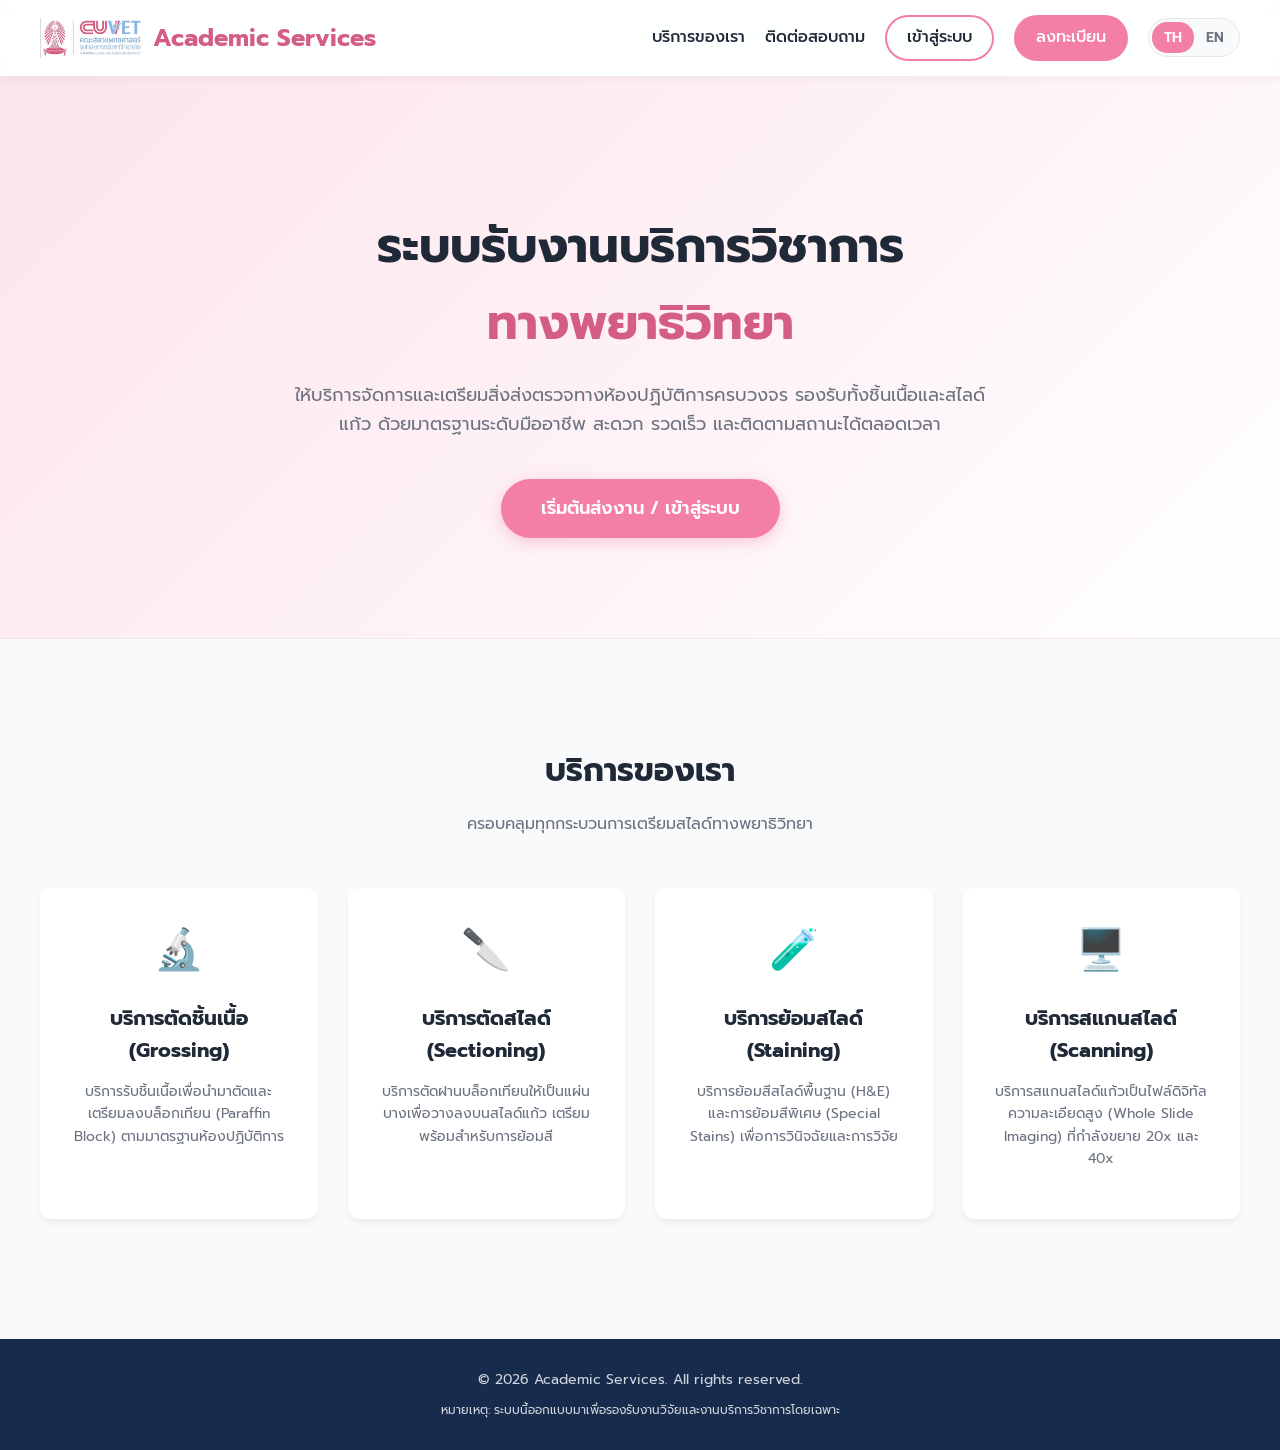
==== index.html @ ce9d1cce "Initial commit - ระบบรับงานบริการกายวิภาคศาสตร์" ====
<!DOCTYPE html>
<html lang="th">
<head>
    <meta charset="UTF-8">
    <meta name="viewport" content="width=device-width, initial-scale=1.0">
    <title data-i18n="page_title">ระบบรับงานบริการวิชาการ - Academic Services</title>
    <!-- นำเข้าฟอนต์ Prompt จาก Google Fonts -->
    <link href="https://fonts.googleapis.com/css2?family=Prompt:wght@300;400;500;600;700&display=swap" rel="stylesheet">
    <!-- นำเข้าไฟล์ CSS หลัก -->
    <link rel="stylesheet" href="css/main.css">
</head>
<body>

    <!-- Navbar -->
    <nav>
        <div class="nav-container">
            <a href="index.html" class="logo">
                <!-- เพิ่มโลโก้ตรงนี้ (ตั้ง fallback เป็น placeholder เผื่อรูปพัง) -->
                <img src="assets/icons/cuvet.jpg" alt="Logo" class="nav-logo-img" onerror="this.src='https://placehold.co/40x40/F37FA7/ffffff?text=Logo'">
                <span data-i18n="logo_text">Academic Services</span>
            </a>
            
            <!-- ปุ่มเมนูสำหรับมือถือ (Hamburger Icon) -->
            <button class="menu-toggle" onclick="toggleMenu()">☰</button>

            <!-- ลิงก์เมนูต่างๆ -->
            <div class="nav-links" id="nav-menu">
                <a href="#services" data-i18n="nav_services" onclick="toggleMenu()">บริการของเรา</a>
                <a href="contact.html" data-i18n="nav_contact">ติดต่อสอบถาม</a>
                <a href="login.html" class="btn-outline" data-i18n="nav_login">เข้าสู่ระบบ</a>
                <a href="register.html" class="btn-outline" style="background-color: var(--cu-pink); color: white;" data-i18n="nav_register">ลงทะเบียน</a>
                
                <!-- ปุ่มสลับภาษา -->
                <div class="lang-switcher">
                    <button class="lang-btn active" id="btn-th" onclick="changeLanguage('th')">TH</button>
                    <button class="lang-btn" id="btn-en" onclick="changeLanguage('en')">EN</button>
                </div>
            </div>
        </div>
    </nav>

    <!-- Hero Section -->
    <header class="hero">
        <h1 data-i18n="hero_title">ระบบรับงานบริการวิชาการ<br><span>ทางพยาธิวิทยา</span></h1>
        <p data-i18n="hero_desc">ให้บริการจัดการและเตรียมสิ่งส่งตรวจทางห้องปฏิบัติการครบวงจร รองรับทั้งชิ้นเนื้อและสไลด์แก้ว ด้วยมาตรฐานระดับมืออาชีพ สะดวก รวดเร็ว และติดตามสถานะได้ตลอดเวลา</p>
        <a href="login.html" class="btn-primary" data-i18n="hero_btn">เริ่มต้นส่งงาน / เข้าสู่ระบบ</a>
    </header>

    <!-- Services Section -->
    <section id="services" class="services">
        <div class="section-title">
            <h2 data-i18n="sec_services_title">บริการของเรา</h2>
            <p data-i18n="sec_services_desc">ครอบคลุมทุกกระบวนการเตรียมสไลด์ทางพยาธิวิทยา</p>
        </div>
        
        <div class="grid-services">
            <!-- Service 1 -->
            <div class="service-card">
                <div class="service-icon">🔬</div>
                <h3 data-i18n="srv_grossing_title">บริการตัดชิ้นเนื้อ<br>(Grossing)</h3>
                <p data-i18n="srv_grossing_desc">บริการรับชิ้นเนื้อเพื่อนำมาตัดและเตรียมลงบล็อกเทียน (Paraffin Block) ตามมาตรฐานห้องปฏิบัติการ</p>
            </div>
            
            <!-- Service 2 -->
            <div class="service-card">
                <div class="service-icon">🔪</div>
                <h3 data-i18n="srv_sectioning_title">บริการตัดสไลด์<br>(Sectioning)</h3>
                <p data-i18n="srv_sectioning_desc">บริการตัดฝานบล็อกเทียนให้เป็นแผ่นบางเพื่อวางลงบนสไลด์แก้ว เตรียมพร้อมสำหรับการย้อมสี</p>
            </div>
            
            <!-- Service 3 -->
            <div class="service-card">
                <div class="service-icon">🧪</div>
                <h3 data-i18n="srv_staining_title">บริการย้อมสไลด์<br>(Staining)</h3>
                <p data-i18n="srv_staining_desc">บริการย้อมสีสไลด์พื้นฐาน (H&E) และการย้อมสีพิเศษ (Special Stains) เพื่อการวินิจฉัยและการวิจัย</p>
            </div>
            
            <!-- Service 4 -->
            <div class="service-card">
                <div class="service-icon">🖥️</div>
                <h3 data-i18n="srv_scanning_title">บริการสแกนสไลด์<br>(Scanning)</h3>
                <p data-i18n="srv_scanning_desc">บริการสแกนสไลด์แก้วเป็นไฟล์ดิจิทัลความละเอียดสูง (Whole Slide Imaging) ที่กำลังขยาย 20x และ 40x</p>
            </div>
        </div>
    </section>

    <!-- Footer -->
    <footer>
        <p data-i18n="footer_copy">&copy; 2026 Academic Services. All rights reserved.</p>
        <p style="margin-top: 10px; font-size: 12px;" data-i18n="footer_note">หมายเหตุ: ระบบนี้ออกแบบมาเพื่อรองรับงานวิจัยและงานบริการวิชาการโดยเฉพาะ</p>
    </footer>

    <!-- JavaScript -->
    <script>
        // 1. สร้าง Dictionary เก็บคำแปล
        const translations = {
            th: {
                page_title: "ระบบรับงานบริการวิชาการ - Academic Services",
                logo_text: "Academic Services",
                nav_services: "บริการของเรา",
                nav_contact: "ติดต่อสอบถาม",
                nav_login: "เข้าสู่ระบบ",
                nav_register: "ลงทะเบียน",
                hero_title: "ระบบรับงานบริการวิชาการ<br><span>ทางพยาธิวิทยา</span>",
                hero_desc: "ให้บริการจัดการและเตรียมสิ่งส่งตรวจทางห้องปฏิบัติการครบวงจร รองรับทั้งชิ้นเนื้อและสไลด์แก้ว ด้วยมาตรฐานระดับมืออาชีพ สะดวก รวดเร็ว และติดตามสถานะได้ตลอดเวลา",
                hero_btn: "เริ่มต้นส่งงาน / เข้าสู่ระบบ",
                sec_services_title: "บริการของเรา",
                sec_services_desc: "ครอบคลุมทุกกระบวนการเตรียมสไลด์ทางพยาธิวิทยา",
                srv_grossing_title: "บริการตัดชิ้นเนื้อ<br>(Grossing)",
                srv_grossing_desc: "บริการรับชิ้นเนื้อเพื่อนำมาตัดและเตรียมลงบล็อกเทียน (Paraffin Block) ตามมาตรฐานห้องปฏิบัติการ",
                srv_sectioning_title: "บริการตัดสไลด์<br>(Sectioning)",
                srv_sectioning_desc: "บริการตัดฝานบล็อกเทียนให้เป็นแผ่นบางเพื่อวางลงบนสไลด์แก้ว เตรียมพร้อมสำหรับการย้อมสี",
                srv_staining_title: "บริการย้อมสไลด์<br>(Staining)",
                srv_staining_desc: "บริการย้อมสีสไลด์พื้นฐาน (H&E) และการย้อมสีพิเศษ (Special Stains) เพื่อการวินิจฉัยและการวิจัย",
                srv_scanning_title: "บริการสแกนสไลด์<br>(Scanning)",
                srv_scanning_desc: "บริการสแกนสไลด์แก้วเป็นไฟล์ดิจิทัลความละเอียดสูง (Whole Slide Imaging) ที่กำลังขยาย 20x และ 40x",
                footer_copy: "&copy; 2026 Academic Services. All rights reserved.",
                footer_note: "หมายเหตุ: ระบบนี้ออกแบบมาเพื่อรองรับงานวิจัยและงานบริการวิชาการโดยเฉพาะ"
            },
            en: {
                page_title: "Academic Services System",
                logo_text: "Academic Services",
                nav_services: "Our Services",
                nav_contact: "Contact Us",
                nav_login: "Login",
                nav_register: "Register",
                hero_title: "Academic Services System<br><span>for Pathology</span>",
                hero_desc: "Providing comprehensive management and preparation of pathology specimens. Supporting both tissues and glass slides with professional standards. Convenient, fast, and trackable status at all times.",
                hero_btn: "Get Started / Login",
                sec_services_title: "Our Services",
                sec_services_desc: "Covering all processes of pathology slide preparation",
                srv_grossing_title: "Grossing<br>Services",
                srv_grossing_desc: "Receiving tissues for cutting and processing into paraffin blocks according to laboratory standards.",
                srv_sectioning_title: "Sectioning<br>Services",
                srv_sectioning_desc: "Microtome sectioning of paraffin blocks into thin slices for glass slides, ready for staining.",
                srv_staining_title: "Staining<br>Services",
                srv_staining_desc: "Routine H&E staining and Special Stains for diagnosis and research purposes.",
                srv_scanning_title: "Scanning<br>Services",
                srv_scanning_desc: "Scanning glass slides into high-resolution digital files (Whole Slide Imaging) at 20x and 40x magnification.",
                footer_copy: "&copy; 2026 Academic Services. All rights reserved.",
                footer_note: "Note: This system is designed specifically for research and academic services."
            }
        };

        // 2. ฟังก์ชันสลับภาษา
        function changeLanguage(lang) {
            localStorage.setItem('preferredLanguage', lang);

            document.getElementById('btn-th').classList.remove('active');
            document.getElementById('btn-en').classList.remove('active');
            document.getElementById(`btn-${lang}`).classList.add('active');

            document.querySelectorAll('[data-i18n]').forEach(element => {
                const key = element.getAttribute('data-i18n');
                if (translations[lang] && translations[lang][key]) {
                    element.innerHTML = translations[lang][key];
                }
            });

            document.documentElement.lang = lang;
        }

        // 3. ฟังก์ชันเปิด/ปิดเมนูมือถือ
        function toggleMenu() {
            const menu = document.getElementById('nav-menu');
            // เพิ่ม/ลบคลาส active เพื่อแสดงหรือซ่อนเมนู
            menu.classList.toggle('active');
        }

        // 4. ทำงานอัตโนมัติเมื่อโหลดหน้าเว็บ
        window.onload = () => {
            const savedLanguage = localStorage.getItem('preferredLanguage') || 'th';
            changeLanguage(savedLanguage);
        };
    </script>

</body>
</html>
---- css/main.css ----
:root {
    /* โทนสีจุฬาลงกรณ์มหาวิทยาลัย */
    --cu-pink: #F37FA7;
    --cu-pink-dark: #D45D87;
    --cu-pink-light: #FCE4EC;
    --text-dark: #1F2937;
    --text-light: #6B7280;
    --bg-white: #FFFFFF;
    --bg-gray: #F9FAFB;
}

body {
    font-family: 'Prompt', sans-serif;
    margin: 0;
    padding: 0;
    color: var(--text-dark);
    background-color: var(--bg-gray);
    line-height: 1.6;
}

/* ส่วนแถบนำทาง (Navbar) */
/* ส่วนแถบนำทาง (Navbar) แบบโปร่งใส (Glassmorphism) */
nav {
    background-color: rgba(255, 255, 255, 0.85); /* สีขาวกึ่งโปร่งใส */
    backdrop-filter: blur(10px); /* เอฟเฟกต์เบลอกระจก */
    -webkit-backdrop-filter: blur(10px); /* สำหรับ Safari */
    box-shadow: 0 2px 10px rgba(0,0,0,0.05);
    position: sticky;
    top: 0;
    z-index: 100;
}

/* คลาสสำหรับจัดการขนาดโลโก้ใน Navbar */
.nav-logo-img {
    height: 40px;
    width: auto;
    object-fit: contain;
}

.nav-container {
    max-width: 1200px;
    margin: 0 auto;
    padding: 15px 20px;
    display: flex;
    justify-content: space-between;
    align-items: center;
    flex-wrap: wrap; /* รองรับการแสดงผลเมนูแบบเลื่อนลงบนมือถือ */
}

.logo {
    font-size: 24px;
    font-weight: 700;
    color: var(--cu-pink-dark);
    text-decoration: none;
    display: flex;
    align-items: center;
    gap: 10px;
}

.nav-links {
    display: flex;
    align-items: center;
}

.nav-links a {
    text-decoration: none;
    color: var(--text-dark);
    margin-left: 20px;
    font-weight: 500;
    transition: color 0.3s;
}

.nav-links a:hover {
    color: var(--cu-pink);
}

.btn-outline {
    border: 2px solid var(--cu-pink);
    color: var(--cu-pink);
    padding: 8px 20px;
    border-radius: 50px;
    text-decoration: none;
    font-weight: 600;
    transition: all 0.3s;
    margin-left: 15px;
    display: inline-block;
    text-align: center;
}

.btn-outline:hover {
    background-color: var(--cu-pink);
    color: var(--bg-white);
}

/* ปุ่มสลับภาษา */
.lang-switcher {
    display: inline-flex;
    align-items: center;
    margin-left: 20px;
    background: var(--bg-gray);
    border-radius: 20px;
    padding: 3px;
    border: 1px solid #e5e7eb;
}

.lang-btn {
    background: none;
    border: none;
    padding: 5px 12px;
    font-family: inherit;
    font-size: 14px;
    font-weight: 600;
    color: var(--text-light);
    cursor: pointer;
    border-radius: 15px;
    transition: all 0.3s;
}

.lang-btn.active {
    background: var(--cu-pink);
    color: white;
}

/* ปุ่มเมนูสำหรับมือถือ (จะซ่อนไว้เมื่อดูบน PC) */
.menu-toggle {
    display: none;
    font-size: 28px;
    background: none;
    border: none;
    color: var(--cu-pink-dark);
    cursor: pointer;
}

/* ส่วนต้อนรับ (Hero Section) */
.hero {
    background: linear-gradient(135deg, var(--cu-pink-light) 0%, var(--bg-white) 100%);
    padding: 100px 20px;
    text-align: center;
    border-bottom: 1px solid #F3E8EB;
}

.hero h1 {
    font-size: 48px;
    color: var(--text-dark);
    margin-bottom: 20px;
    font-weight: 700;
}

.hero h1 span {
    color: var(--cu-pink-dark);
}

.hero p {
    font-size: 18px;
    color: var(--text-light);
    max-width: 700px;
    margin: 0 auto 40px auto;
}

.btn-primary {
    background-color: var(--cu-pink);
    color: white;
    padding: 15px 40px;
    border-radius: 50px;
    text-decoration: none;
    font-size: 18px;
    font-weight: 600;
    box-shadow: 0 4px 15px rgba(243, 127, 167, 0.4);
    transition: all 0.3s;
    display: inline-block;
}

.btn-primary:hover {
    background-color: var(--cu-pink-dark);
    transform: translateY(-2px);
    box-shadow: 0 6px 20px rgba(243, 127, 167, 0.6);
}

/* ส่วนบริการของเรา (Services Section) */
.services {
    padding: 80px 20px;
    max-width: 1200px;
    margin: 0 auto;
}

.section-title {
    text-align: center;
    margin-bottom: 50px;
}

.section-title h2 {
    font-size: 32px;
    color: var(--text-dark);
    margin-bottom: 10px;
}

.section-title p {
    color: var(--text-light);
}

.grid-services {
    display: grid;
    /* การตั้งค่า grid แบบนี้ทำให้เป็น Responsive อัตโนมัติ (ขึ้นบรรทัดใหม่ถ้าย่อจอ) */
    grid-template-columns: repeat(auto-fit, minmax(250px, 1fr));
    gap: 30px;
}

.service-card {
    background: var(--bg-white);
    padding: 30px;
    border-radius: 12px;
    box-shadow: 0 4px 6px rgba(0,0,0,0.05);
    text-align: center;
    border-bottom: 4px solid transparent;
    transition: all 0.3s;
}

.service-card:hover {
    transform: translateY(-10px);
    border-bottom: 4px solid var(--cu-pink);
    box-shadow: 0 10px 20px rgba(0,0,0,0.1);
}

.service-icon {
    font-size: 40px;
    margin-bottom: 20px;
}

.service-card h3 {
    font-size: 20px;
    margin-bottom: 15px;
    color: var(--text-dark);
}

.service-card p {
    color: var(--text-light);
    font-size: 14px;
}

/* ส่วนท้าย (Footer) */
footer {
    background-color: #172b4d;
    color: #ffffff;
    text-align: center;
    padding: 30px 20px;
    margin-top: 40px;
}

footer p {
    margin: 0;
    font-size: 14px;
    opacity: 0.8;
}

/* ========================================= */
/* Media Queries สำหรับหน้าจอมือถือและแท็บเล็ต */
/* ========================================= */
@media screen and (max-width: 768px) {
    /* แสดงปุ่มเมนูสำหรับมือถือ */
    .menu-toggle {
        display: block;
    }

    /* ซ่อนเมนูไว้ก่อน และจัดรูปแบบให้เป็นแนวตั้ง */
    .nav-links {
        display: none;
        flex-direction: column;
        width: 100%;
        background-color: var(--bg-white);
        padding-top: 15px;
        padding-bottom: 15px;
        box-sizing: border-box;
    }

    /* เมื่อปุ่มถูกกด จะใช้คลาส active เพื่อแสดงเมนู */
    .nav-links.active {
        display: flex;
    }

    /* ปรับระยะห่างของลิงก์และปุ่มในเมนูมือถือ */
    .nav-links a {
        margin: 10px 0;
        width: 100%;
        text-align: center;
    }

    .btn-outline {
        margin-left: 0;
        margin-top: 10px;
        width: 90%;
        box-sizing: border-box;
    }

    .lang-switcher {
        margin: 15px auto 0 auto;
    }

    /* ปรับขนาดตัวอักษรและระยะห่างในส่วน Hero บนมือถือ */
    .hero {
        padding: 50px 20px;
    }

    .hero h1 {
        font-size: 32px;
    }

    .hero p {
        font-size: 16px;
    }
}
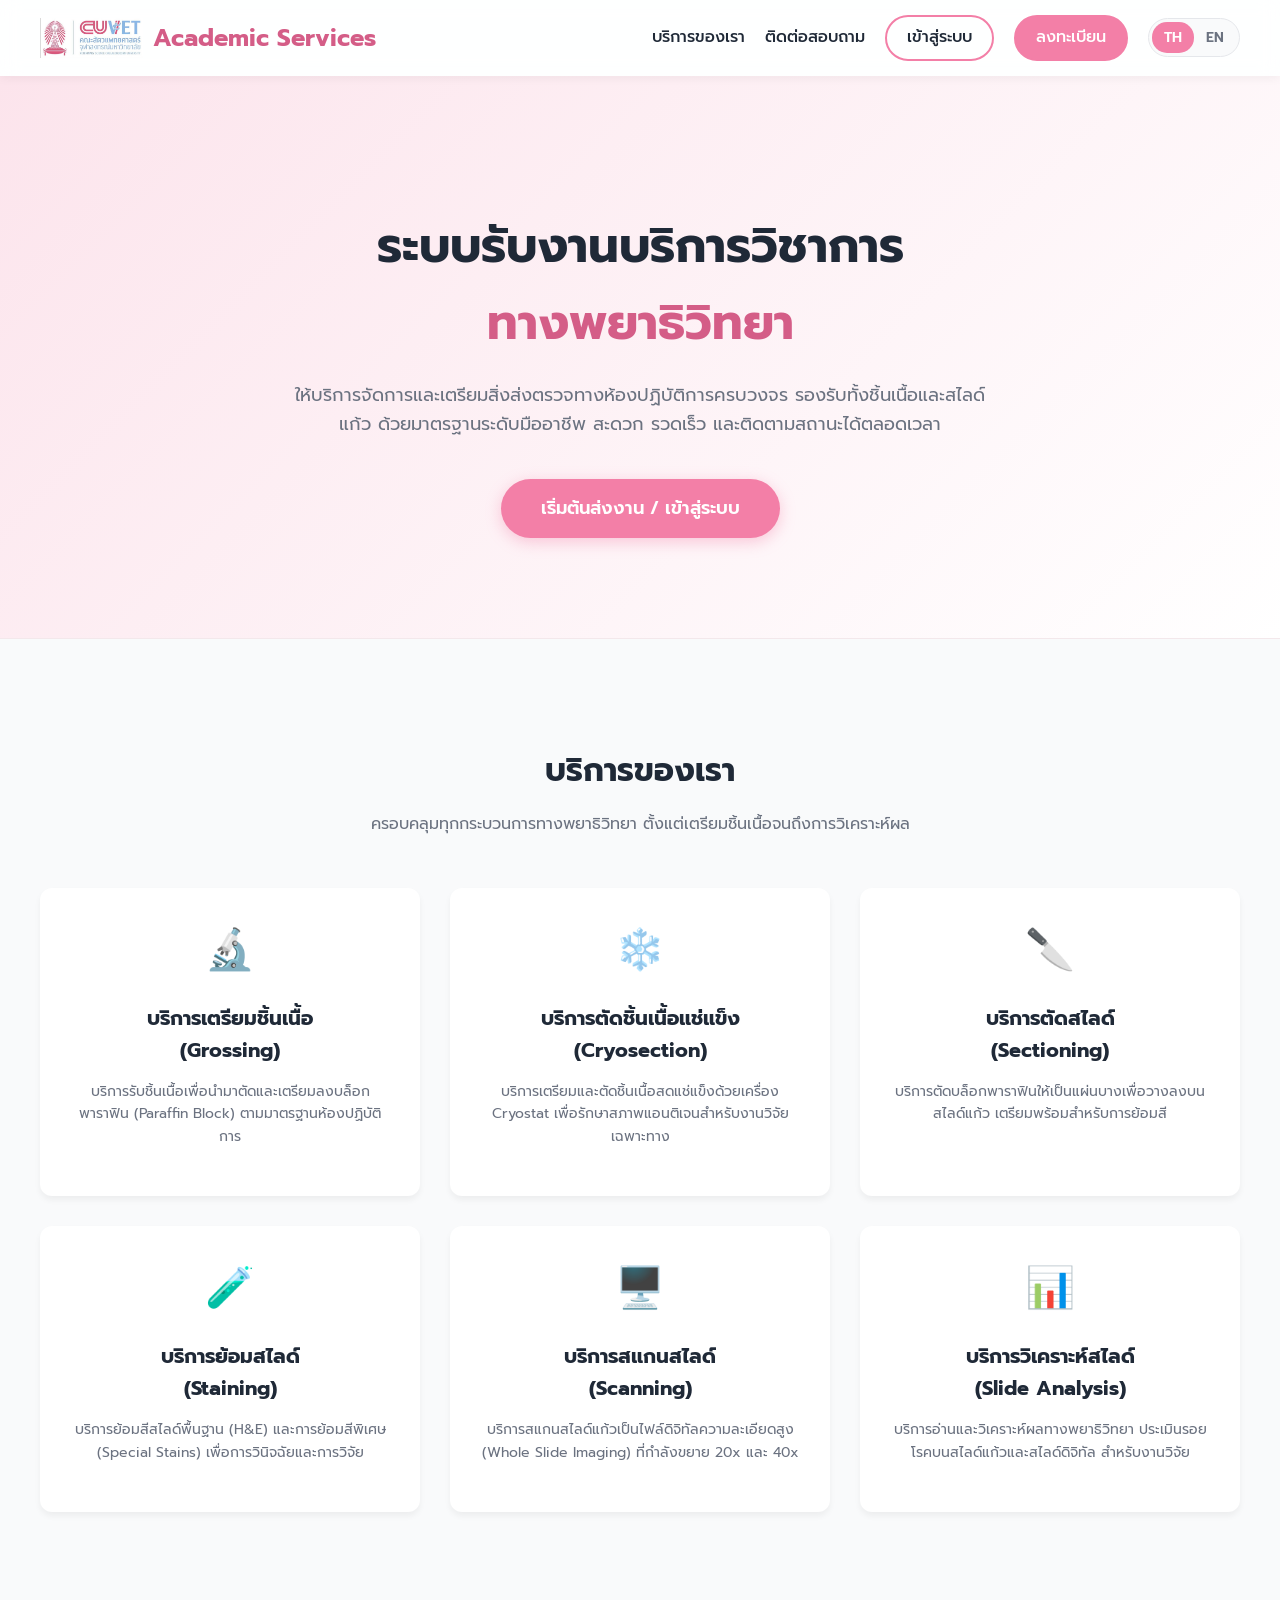
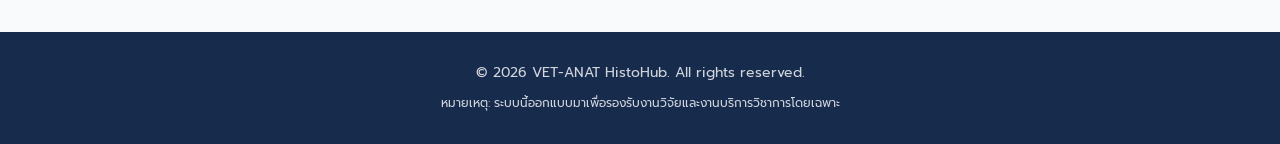
==== commit 3074ac23: "Update Service" ====
--- a/index.html
+++ b/index.html
@@ -15,22 +15,18 @@
     <nav>
         <div class="nav-container">
             <a href="index.html" class="logo">
-                <!-- เพิ่มโลโก้ตรงนี้ (ตั้ง fallback เป็น placeholder เผื่อรูปพัง) -->
                 <img src="assets/icons/cuvet.jpg" alt="Logo" class="nav-logo-img" onerror="this.src='https://placehold.co/40x40/F37FA7/ffffff?text=Logo'">
                 <span data-i18n="logo_text">Academic Services</span>
             </a>
             
-            <!-- ปุ่มเมนูสำหรับมือถือ (Hamburger Icon) -->
             <button class="menu-toggle" onclick="toggleMenu()">☰</button>
 
-            <!-- ลิงก์เมนูต่างๆ -->
             <div class="nav-links" id="nav-menu">
                 <a href="#services" data-i18n="nav_services" onclick="toggleMenu()">บริการของเรา</a>
                 <a href="contact.html" data-i18n="nav_contact">ติดต่อสอบถาม</a>
                 <a href="login.html" class="btn-outline" data-i18n="nav_login">เข้าสู่ระบบ</a>
                 <a href="register.html" class="btn-outline" style="background-color: var(--cu-pink); color: white;" data-i18n="nav_register">ลงทะเบียน</a>
                 
-                <!-- ปุ่มสลับภาษา -->
                 <div class="lang-switcher">
                     <button class="lang-btn active" id="btn-th" onclick="changeLanguage('th')">TH</button>
                     <button class="lang-btn" id="btn-en" onclick="changeLanguage('en')">EN</button>
@@ -50,49 +46,62 @@
     <section id="services" class="services">
         <div class="section-title">
             <h2 data-i18n="sec_services_title">บริการของเรา</h2>
-            <p data-i18n="sec_services_desc">ครอบคลุมทุกกระบวนการเตรียมสไลด์ทางพยาธิวิทยา</p>
+            <p data-i18n="sec_services_desc">ครอบคลุมทุกกระบวนการทางพยาธิวิทยา ตั้งแต่เตรียมชิ้นเนื้อจนถึงการวิเคราะห์ผล</p>
         </div>
         
         <div class="grid-services">
-            <!-- Service 1 -->
+            <!-- ขั้นตอนที่ 1 -->
             <div class="service-card">
                 <div class="service-icon">🔬</div>
-                <h3 data-i18n="srv_grossing_title">บริการตัดชิ้นเนื้อ<br>(Grossing)</h3>
-                <p data-i18n="srv_grossing_desc">บริการรับชิ้นเนื้อเพื่อนำมาตัดและเตรียมลงบล็อกเทียน (Paraffin Block) ตามมาตรฐานห้องปฏิบัติการ</p>
+                <h3 data-i18n="srv_grossing_title">บริการเตรียมชิ้นเนื้อ<br>(Grossing)</h3>
+                <p data-i18n="srv_grossing_desc">บริการรับชิ้นเนื้อเพื่อนำมาตัดและเตรียมลงบล็อกพาราฟิน (Paraffin Block) ตามมาตรฐานห้องปฏิบัติการ</p>
+            </div>
+
+            <!-- ขั้นตอนที่ 2 -->
+            <div class="service-card">
+                <div class="service-icon">❄️</div>
+                <h3 data-i18n="srv_cryo_title">บริการตัดชิ้นเนื้อแช่แข็ง<br>(Cryosection)</h3>
+                <p data-i18n="srv_cryo_desc">บริการเตรียมและตัดชิ้นเนื้อสดแช่แข็งด้วยเครื่อง Cryostat เพื่อรักษาสภาพแอนติเจนสำหรับงานวิจัยเฉพาะทาง</p>
             </div>
             
-            <!-- Service 2 -->
+            <!-- ขั้นตอนที่ 3 -->
             <div class="service-card">
                 <div class="service-icon">🔪</div>
                 <h3 data-i18n="srv_sectioning_title">บริการตัดสไลด์<br>(Sectioning)</h3>
-                <p data-i18n="srv_sectioning_desc">บริการตัดฝานบล็อกเทียนให้เป็นแผ่นบางเพื่อวางลงบนสไลด์แก้ว เตรียมพร้อมสำหรับการย้อมสี</p>
+                <p data-i18n="srv_sectioning_desc">บริการตัดบล็อกพาราฟินให้เป็นแผ่นบางเพื่อวางลงบนสไลด์แก้ว เตรียมพร้อมสำหรับการย้อมสี</p>
             </div>
             
-            <!-- Service 3 -->
+            <!-- ขั้นตอนที่ 4 -->
             <div class="service-card">
                 <div class="service-icon">🧪</div>
                 <h3 data-i18n="srv_staining_title">บริการย้อมสไลด์<br>(Staining)</h3>
                 <p data-i18n="srv_staining_desc">บริการย้อมสีสไลด์พื้นฐาน (H&E) และการย้อมสีพิเศษ (Special Stains) เพื่อการวินิจฉัยและการวิจัย</p>
             </div>
             
-            <!-- Service 4 -->
+            <!-- ขั้นตอนที่ 5 -->
             <div class="service-card">
                 <div class="service-icon">🖥️</div>
                 <h3 data-i18n="srv_scanning_title">บริการสแกนสไลด์<br>(Scanning)</h3>
                 <p data-i18n="srv_scanning_desc">บริการสแกนสไลด์แก้วเป็นไฟล์ดิจิทัลความละเอียดสูง (Whole Slide Imaging) ที่กำลังขยาย 20x และ 40x</p>
+            </div>
+
+            <!-- ขั้นตอนที่ 6 (เพิ่มใหม่) -->
+            <div class="service-card">
+                <div class="service-icon">📊</div>
+                <h3 data-i18n="srv_analysis_title">บริการวิเคราะห์สไลด์<br>(Slide Analysis)</h3>
+                <p data-i18n="srv_analysis_desc">บริการอ่านและวิเคราะห์ผลทางพยาธิวิทยา ประเมินรอยโรคบนสไลด์แก้วและสไลด์ดิจิทัล สำหรับงานวิจัย</p>
             </div>
         </div>
     </section>
 
     <!-- Footer -->
     <footer>
-        <p data-i18n="footer_copy">&copy; 2026 Academic Services. All rights reserved.</p>
+        <p data-i18n="footer_copy">&copy; 2026 VET-ANAT HistoHub Services. All rights reserved.</p>
         <p style="margin-top: 10px; font-size: 12px;" data-i18n="footer_note">หมายเหตุ: ระบบนี้ออกแบบมาเพื่อรองรับงานวิจัยและงานบริการวิชาการโดยเฉพาะ</p>
     </footer>
 
     <!-- JavaScript -->
     <script>
-        // 1. สร้าง Dictionary เก็บคำแปล
         const translations = {
             th: {
                 page_title: "ระบบรับงานบริการวิชาการ - Academic Services",
@@ -105,16 +114,20 @@
                 hero_desc: "ให้บริการจัดการและเตรียมสิ่งส่งตรวจทางห้องปฏิบัติการครบวงจร รองรับทั้งชิ้นเนื้อและสไลด์แก้ว ด้วยมาตรฐานระดับมืออาชีพ สะดวก รวดเร็ว และติดตามสถานะได้ตลอดเวลา",
                 hero_btn: "เริ่มต้นส่งงาน / เข้าสู่ระบบ",
                 sec_services_title: "บริการของเรา",
-                sec_services_desc: "ครอบคลุมทุกกระบวนการเตรียมสไลด์ทางพยาธิวิทยา",
-                srv_grossing_title: "บริการตัดชิ้นเนื้อ<br>(Grossing)",
-                srv_grossing_desc: "บริการรับชิ้นเนื้อเพื่อนำมาตัดและเตรียมลงบล็อกเทียน (Paraffin Block) ตามมาตรฐานห้องปฏิบัติการ",
+                sec_services_desc: "ครอบคลุมทุกกระบวนการทางพยาธิวิทยา ตั้งแต่เตรียมชิ้นเนื้อจนถึงการวิเคราะห์ผล",
+                srv_grossing_title: "บริการเตรียมชิ้นเนื้อ<br>(Grossing)",
+                srv_grossing_desc: "บริการรับชิ้นเนื้อเพื่อนำมาตัดและเตรียมลงบล็อกพาราฟิน (Paraffin Block) ตามมาตรฐานห้องปฏิบัติการ",
+                srv_cryo_title: "บริการตัดชิ้นเนื้อแช่แข็ง<br>(Cryosection)",
+                srv_cryo_desc: "บริการเตรียมและตัดชิ้นเนื้อสดแช่แข็งด้วยเครื่อง Cryostat เพื่อรักษาสภาพแอนติเจนสำหรับงานวิจัยเฉพาะทาง",
                 srv_sectioning_title: "บริการตัดสไลด์<br>(Sectioning)",
-                srv_sectioning_desc: "บริการตัดฝานบล็อกเทียนให้เป็นแผ่นบางเพื่อวางลงบนสไลด์แก้ว เตรียมพร้อมสำหรับการย้อมสี",
+                srv_sectioning_desc: "บริการตัดบล็อกพาราฟินให้เป็นแผ่นบางเพื่อวางลงบนสไลด์แก้ว เตรียมพร้อมสำหรับการย้อมสี",
                 srv_staining_title: "บริการย้อมสไลด์<br>(Staining)",
                 srv_staining_desc: "บริการย้อมสีสไลด์พื้นฐาน (H&E) และการย้อมสีพิเศษ (Special Stains) เพื่อการวินิจฉัยและการวิจัย",
                 srv_scanning_title: "บริการสแกนสไลด์<br>(Scanning)",
                 srv_scanning_desc: "บริการสแกนสไลด์แก้วเป็นไฟล์ดิจิทัลความละเอียดสูง (Whole Slide Imaging) ที่กำลังขยาย 20x และ 40x",
-                footer_copy: "&copy; 2026 Academic Services. All rights reserved.",
+                srv_analysis_title: "บริการวิเคราะห์สไลด์<br>(Slide Analysis)",
+                srv_analysis_desc: "บริการอ่านและวิเคราะห์ผลทางพยาธิวิทยา ประเมินรอยโรคบนสไลด์แก้วและสไลด์ดิจิทัล สำหรับงานวิจัย",
+                footer_copy: "&copy; 2026 VET-ANAT HistoHub. All rights reserved.",
                 footer_note: "หมายเหตุ: ระบบนี้ออกแบบมาเพื่อรองรับงานวิจัยและงานบริการวิชาการโดยเฉพาะ"
             },
             en: {
@@ -128,21 +141,24 @@
                 hero_desc: "Providing comprehensive management and preparation of pathology specimens. Supporting both tissues and glass slides with professional standards. Convenient, fast, and trackable status at all times.",
                 hero_btn: "Get Started / Login",
                 sec_services_title: "Our Services",
-                sec_services_desc: "Covering all processes of pathology slide preparation",
+                sec_services_desc: "Covering all pathology processes, from tissue preparation to slide analysis.",
                 srv_grossing_title: "Grossing<br>Services",
                 srv_grossing_desc: "Receiving tissues for cutting and processing into paraffin blocks according to laboratory standards.",
+                srv_cryo_title: "Cryosectioning<br>Services",
+                srv_cryo_desc: "Preparation and sectioning of fresh frozen tissue using a Cryostat to preserve antigenicity for specialized research.",
                 srv_sectioning_title: "Sectioning<br>Services",
                 srv_sectioning_desc: "Microtome sectioning of paraffin blocks into thin slices for glass slides, ready for staining.",
                 srv_staining_title: "Staining<br>Services",
                 srv_staining_desc: "Routine H&E staining and Special Stains for diagnosis and research purposes.",
                 srv_scanning_title: "Scanning<br>Services",
                 srv_scanning_desc: "Scanning glass slides into high-resolution digital files (Whole Slide Imaging) at 20x and 40x magnification.",
+                srv_analysis_title: "Slide Analysis<br>Services",
+                srv_analysis_desc: "Pathological analysis and lesion evaluation on glass and digital slides, specialized for research purposes.",
                 footer_copy: "&copy; 2026 Academic Services. All rights reserved.",
                 footer_note: "Note: This system is designed specifically for research and academic services."
             }
         };
 
-        // 2. ฟังก์ชันสลับภาษา
         function changeLanguage(lang) {
             localStorage.setItem('preferredLanguage', lang);
 
@@ -160,14 +176,11 @@
             document.documentElement.lang = lang;
         }
 
-        // 3. ฟังก์ชันเปิด/ปิดเมนูมือถือ
         function toggleMenu() {
             const menu = document.getElementById('nav-menu');
-            // เพิ่ม/ลบคลาส active เพื่อแสดงหรือซ่อนเมนู
             menu.classList.toggle('active');
         }
 
-        // 4. ทำงานอัตโนมัติเมื่อโหลดหน้าเว็บ
         window.onload = () => {
             const savedLanguage = localStorage.getItem('preferredLanguage') || 'th';
             changeLanguage(savedLanguage);
--- a/css/main.css
+++ b/css/main.css
@@ -198,11 +198,26 @@
     color: var(--text-light);
 }
 
+/* ส่วนบริการของเรา (Services Section) */
 .grid-services {
     display: grid;
-    /* การตั้งค่า grid แบบนี้ทำให้เป็น Responsive อัตโนมัติ (ขึ้นบรรทัดใหม่ถ้าย่อจอ) */
-    grid-template-columns: repeat(auto-fit, minmax(250px, 1fr));
+    /* บังคับให้แสดง 3 คอลัมน์เท่าๆ กันบนหน้าจอใหญ่ */
+    grid-template-columns: repeat(3, 1fr); 
     gap: 30px;
+}
+
+/* เพิ่มส่วนนี้เข้าไปเพื่อให้ Responsive บนหน้าจอขนาดกลาง (แท็บเล็ต) แสดง 2 กล่อง */
+@media screen and (max-width: 992px) {
+    .grid-services {
+        grid-template-columns: repeat(2, 1fr);
+    }
+}
+
+/* ส่วนของมือถือ (มีอยู่แล้วในไฟล์ แต่อาจจะเช็คให้ชัวร์ว่าปรับเป็น 1 กล่อง) */
+@media screen and (max-width: 768px) {
+    .grid-services {
+        grid-template-columns: 1fr;
+    }
 }
 
 .service-card {
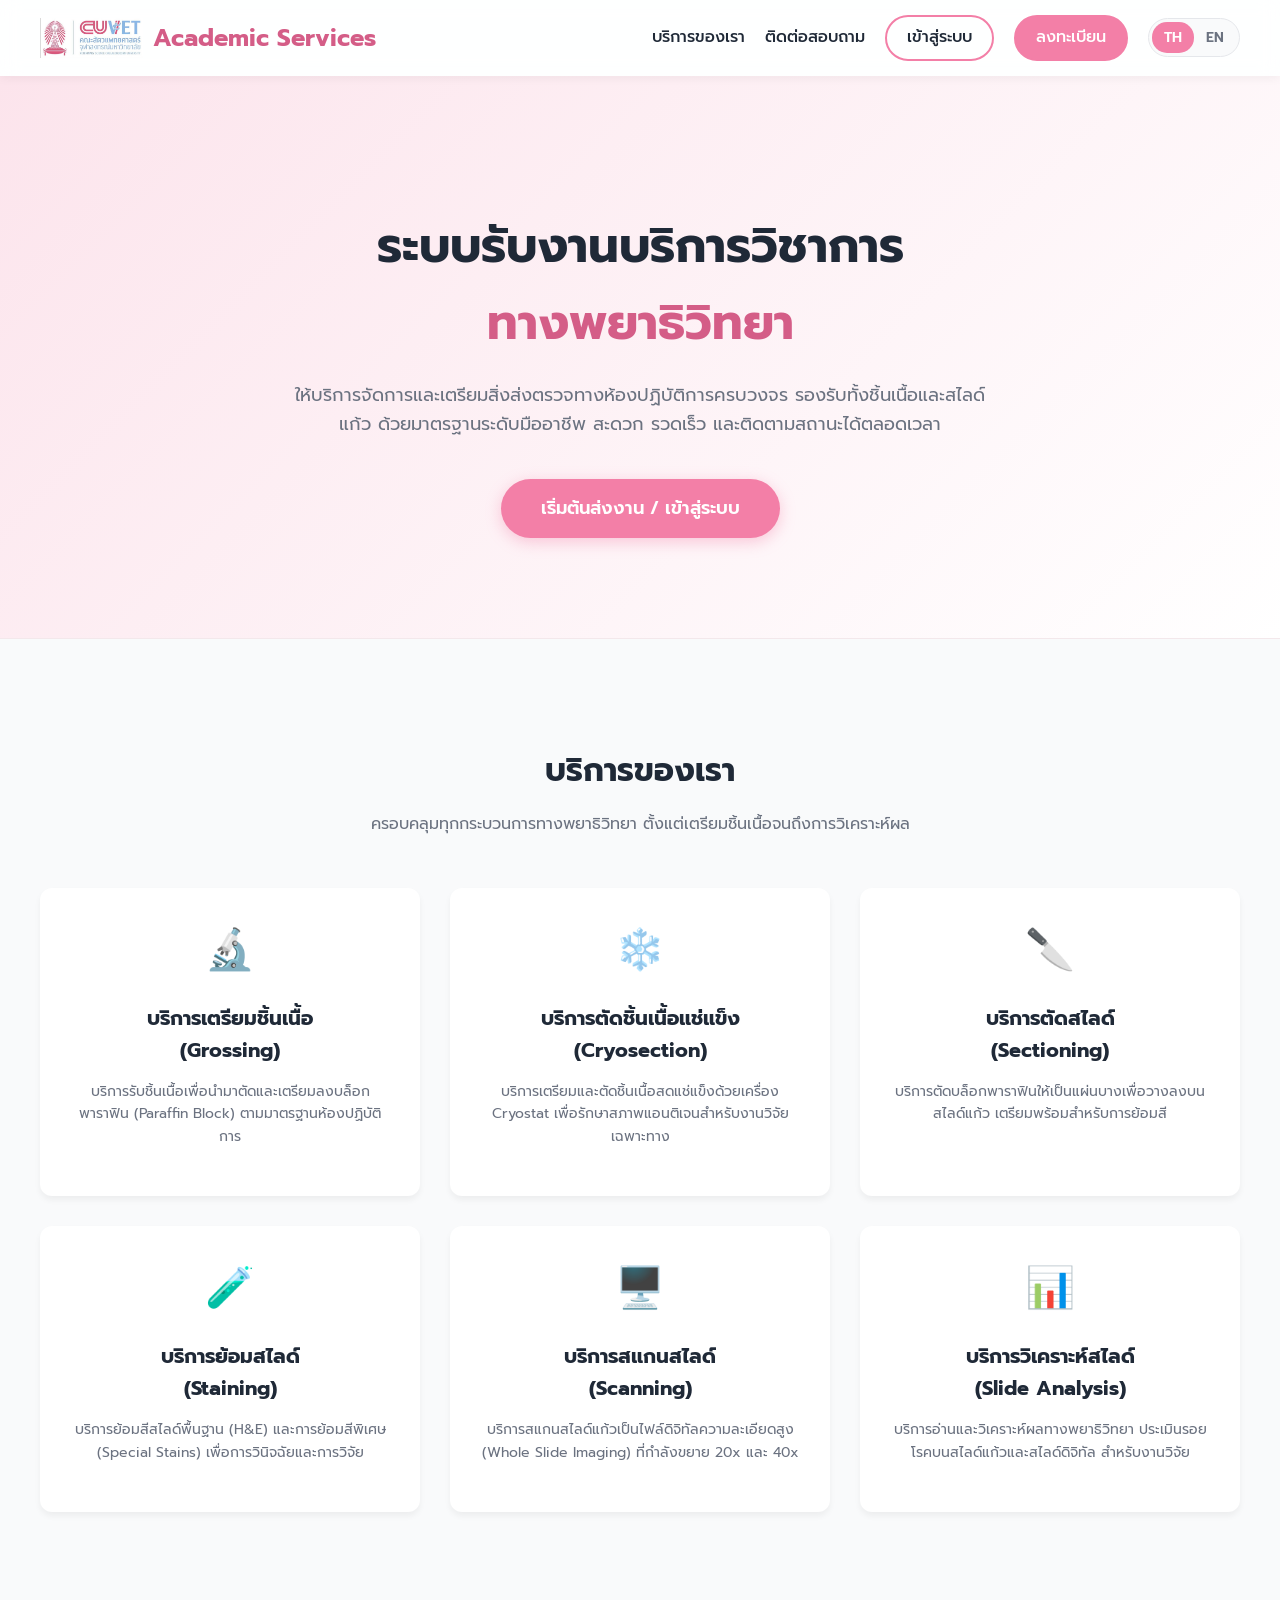
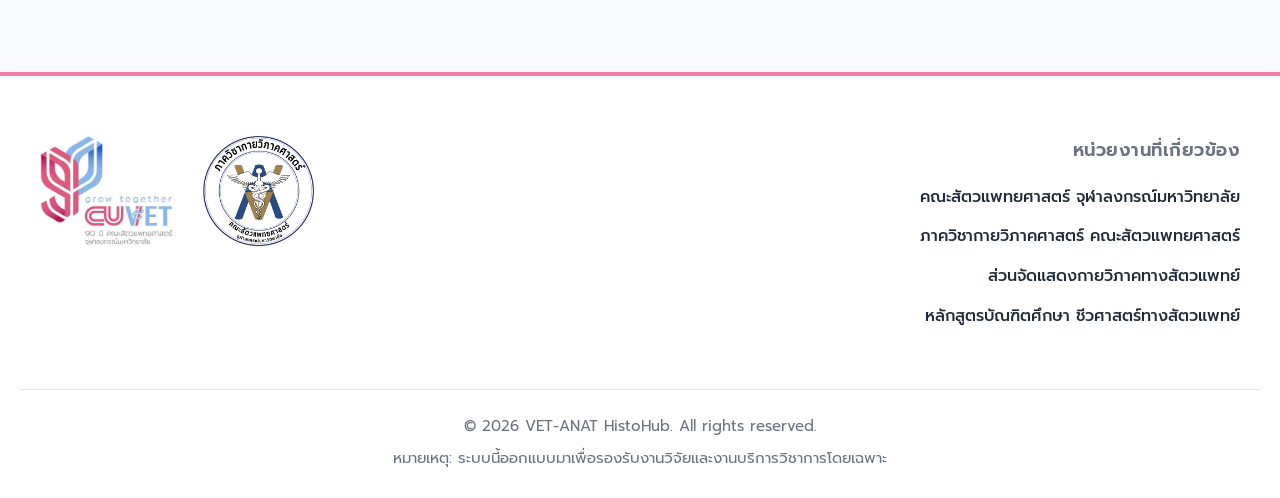
==== commit 3cad6d0c: "อัปเดต Navbar, Footer และหน้า Contact" ====
--- a/index.html
+++ b/index.html
@@ -94,10 +94,35 @@
         </div>
     </section>
 
-    <!-- Footer -->
+    <!-- Footer แบบใหม่ (พรีเมียมขึ้น) -->
     <footer>
-        <p data-i18n="footer_copy">&copy; 2026 VET-ANAT HistoHub Services. All rights reserved.</p>
-        <p style="margin-top: 10px; font-size: 12px;" data-i18n="footer_note">หมายเหตุ: ระบบนี้ออกแบบมาเพื่อรองรับงานวิจัยและงานบริการวิชาการโดยเฉพาะ</p>
+        <div class="footer-container">
+            <!-- ฝั่งซ้าย: โลโก้ -->
+            <div class="footer-logos">
+                <!-- เตรียมไฟล์โลโก้จริงเป็น PNG พื้นใส จะสวยมากครับ -->
+                <img src="assets/icons/cuvet_90th.png" alt="CUVET Logo" class="footer-logo-img" onerror="this.src='https://placehold.co/120x80/f9fafb/475569?text=CUVET'">
+                <img src="assets/icons/anatomy_logo.png" alt="Anatomy Dept Logo" class="footer-logo-img" onerror="this.src='https://placehold.co/80x80/f9fafb/475569?text=ANAT'">
+            </div>
+
+            <!-- ฝั่งขวา: ลิงก์หน่วยงาน -->
+            <div class="footer-links-wrapper">
+                <div class="footer-links-title" data-i18n="foot_link_title">หน่วยงานที่เกี่ยวข้อง</div>
+                <div class="footer-links">
+                    <ul>
+                        <li><a href="https://www.vet.chula.ac.th/" target="_blank" data-i18n="foot_link_1">คณะสัตวแพทยศาสตร์ จุฬาลงกรณ์มหาวิทยาลัย</a></li>
+                        <li><a href="https://www.vet.chula.ac.th/department/anatomy" data-i18n="foot_link_2">ภาควิชากายวิภาคศาสตร์ คณะสัตวแพทยศาสตร์</a></li>
+                        <li><a href="http://www.exhibitant.vet.chula.ac.th/" data-i18n="foot_link_3">ส่วนจัดแสดงกายวิภาคทางสัตวแพทย์</a></li>
+                        <li><a href="https://luvkronis.github.io/vet.biosci/" data-i18n="foot_link_4">หลักสูตรบัณฑิตศึกษา ชีวศาสตร์ทางสัตวแพทย์</a></li>
+                    </ul>
+                </div>
+            </div>
+        </div>
+
+        <!-- ส่วนล่างสุด: ลิขสิทธิ์ -->
+        <div class="footer-bottom">
+            <p data-i18n="footer_copy">&copy; 2026 VET-ANAT HistoHub Services. All rights reserved.</p>
+            <p data-i18n="footer_note">หมายเหตุ: ระบบนี้ออกแบบมาเพื่อรองรับงานวิจัยและงานบริการวิชาการโดยเฉพาะ</p>
+        </div>
     </footer>
 
     <!-- JavaScript -->
@@ -128,7 +153,12 @@
                 srv_analysis_title: "บริการวิเคราะห์สไลด์<br>(Slide Analysis)",
                 srv_analysis_desc: "บริการอ่านและวิเคราะห์ผลทางพยาธิวิทยา ประเมินรอยโรคบนสไลด์แก้วและสไลด์ดิจิทัล สำหรับงานวิจัย",
                 footer_copy: "&copy; 2026 VET-ANAT HistoHub. All rights reserved.",
-                footer_note: "หมายเหตุ: ระบบนี้ออกแบบมาเพื่อรองรับงานวิจัยและงานบริการวิชาการโดยเฉพาะ"
+                footer_note: "หมายเหตุ: ระบบนี้ออกแบบมาเพื่อรองรับงานวิจัยและงานบริการวิชาการโดยเฉพาะ",
+                foot_link_title: "หน่วยงานที่เกี่ยวข้อง",
+                foot_link_1: "คณะสัตวแพทยศาสตร์ จุฬาลงกรณ์มหาวิทยาลัย",
+                foot_link_2: "ภาควิชากายวิภาคศาสตร์ คณะสัตวแพทยศาสตร์",
+                foot_link_3: "ส่วนจัดแสดงกายวิภาคทางสัตวแพทย์",
+                foot_link_4: "หลักสูตรบัณฑิตศึกษา ชีวศาสตร์ทางสัตวแพทย์"
             },
             en: {
                 page_title: "Academic Services System",
@@ -155,7 +185,12 @@
                 srv_analysis_title: "Slide Analysis<br>Services",
                 srv_analysis_desc: "Pathological analysis and lesion evaluation on glass and digital slides, specialized for research purposes.",
                 footer_copy: "&copy; 2026 Academic Services. All rights reserved.",
-                footer_note: "Note: This system is designed specifically for research and academic services."
+                footer_note: "Note: This system is designed specifically for research and academic services.",
+                foot_link_title: "Related Links",
+                foot_link_1: "Faculty of Veterinary Science, Chulalongkorn University",
+                foot_link_2: "Department of Anatomy, Faculty of Veterinary Science",
+                foot_link_3: "Veterinary Anatomy Exhibition",
+                foot_link_4: "Graduate Program in Veterinary Biosciences"
             }
         };
 
--- a/css/main.css
+++ b/css/main.css
@@ -252,19 +252,126 @@
     font-size: 14px;
 }
 
-/* ส่วนท้าย (Footer) */
+/* ========================================= */
+/* ส่วนท้าย (Footer) แบบพรีเมียม */
+/* ========================================= */
 footer {
-    background-color: #172b4d;
-    color: #ffffff;
+    background-color: var(--bg-white);
+    border-top: 4px solid var(--cu-pink); 
+    box-shadow: 0 -4px 20px rgba(0,0,0,0.02);
+    padding: 60px 20px 20px;
+    color: var(--text-dark);
+    margin-top: 80px;
+}
+
+.footer-container {
+    max-width: 1200px;
+    margin: 0 auto;
+    display: flex;
+    justify-content: space-between;
+    align-items: flex-start;
+    flex-wrap: wrap;
+    gap: 40px;
+}
+
+.footer-logos {
+    display: flex;
+    align-items: center;
+    gap: 30px; /* ขยายระยะห่างระหว่างโลโก้ 2 ตัวบน PC */
+}
+
+/* ปรับขนาดโลโก้บน PC ให้ใหญ่ขึ้นชัดเจน */
+.footer-logo-img {
+    height: 110px; 
+    width: auto;
+    object-fit: contain;
+}
+
+.footer-links-wrapper {
+    text-align: right;
+}
+
+/* ปรับขนาดฟอนต์หัวข้อบน PC ให้ใหญ่ขึ้น */
+.footer-links-title {
+    font-size: 18px;
+    font-weight: 600;
+    color: var(--text-light);
+    margin-bottom: 20px;
+    text-transform: uppercase;
+    letter-spacing: 0.5px;
+}
+
+.footer-links ul {
+    list-style: none;
+    padding: 0;
+    margin: 0;
+    display: flex;
+    flex-direction: column;
+    gap: 14px;
+}
+
+/* ปรับขนาดฟอนต์ลิงก์บน PC ให้ใหญ่ขึ้นอ่านง่าย */
+.footer-links a {
+    color: var(--text-dark);
+    text-decoration: none;
+    font-size: 16px;
+    font-weight: 500;
+    transition: all 0.3s ease;
+    display: inline-block;
+    position: relative;
+}
+
+.footer-links a:hover {
+    color: var(--cu-pink);
+    transform: translateX(-5px);
+}
+
+.footer-bottom {
     text-align: center;
-    padding: 30px 20px;
-    margin-top: 40px;
-}
-
-footer p {
-    margin: 0;
-    font-size: 14px;
-    opacity: 0.8;
+    margin-top: 60px;
+    padding-top: 24px;
+    border-top: 1px solid #E5E7EB;
+}
+
+/* ปรับขนาดฟอนต์ Copyright บน PC ให้สมดุล */
+.footer-bottom p {
+    margin: 0 0 8px 0;
+    font-size: 15px;
+    color: var(--text-light);
+}
+
+/* ========================================= */
+/* Responsive สำหรับมือถือ (คงความสวยงามแบบเดิมไว้) */
+/* ========================================= */
+@media screen and (max-width: 768px) {
+    .footer-container {
+        flex-direction: column;
+        align-items: center;
+        text-align: center;
+        gap: 30px;
+    }
+    .footer-logos {
+        gap: 20px;
+    }
+    .footer-logo-img {
+        height: 70px; /* ย่อโลโก้กลับมาขนาดเดิมที่ดูสวยบนมือถือ */
+    }
+    .footer-links-wrapper {
+        text-align: center;
+    }
+    .footer-links-title {
+        font-size: 16px;
+        margin-bottom: 16px;
+    }
+    .footer-links a {
+        font-size: 14px; /* ย่อฟอนต์กลับมาขนาดเดิม */
+    }
+    .footer-links a:hover {
+        transform: translateX(0); /* ยกเลิกเอฟเฟกต์ขยับบนมือถือ */
+    }
+    .footer-bottom p {
+        font-size: 13px;
+    }
 }
 
 /* ========================================= */
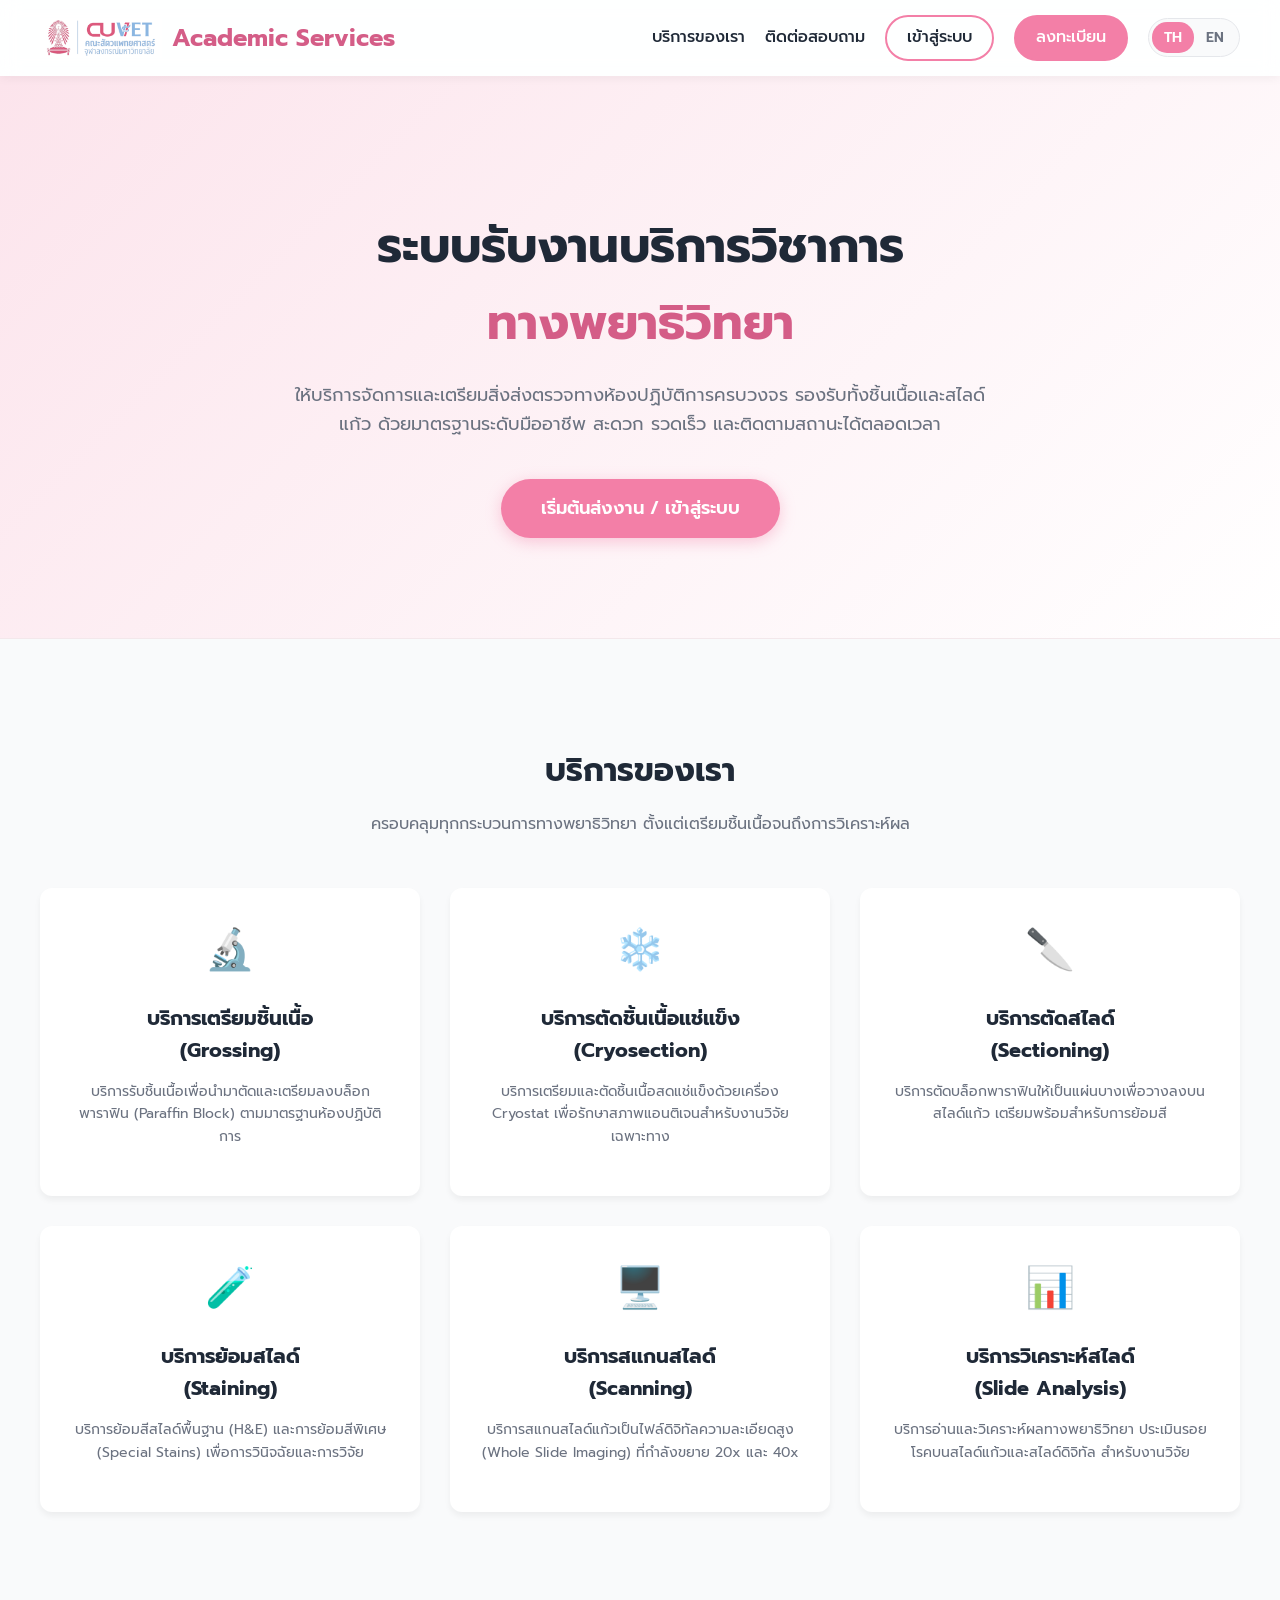
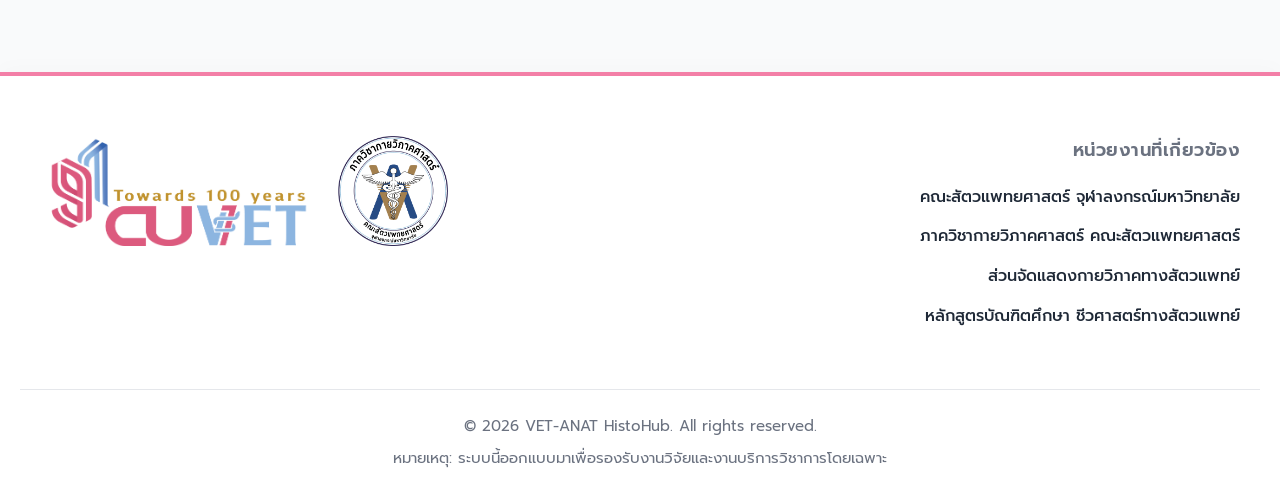
==== commit fd0f6e83: "Logoes" ====
--- a/index.html
+++ b/index.html
@@ -15,7 +15,7 @@
     <nav>
         <div class="nav-container">
             <a href="index.html" class="logo">
-                <img src="assets/icons/cuvet.jpg" alt="Logo" class="nav-logo-img" onerror="this.src='https://placehold.co/40x40/F37FA7/ffffff?text=Logo'">
+                <img src="assets/icons/cuvet.png" alt="Logo" class="nav-logo-img" onerror="this.src='https://placehold.co/40x40/F37FA7/ffffff?text=Logo'">
                 <span data-i18n="logo_text">Academic Services</span>
             </a>
             
